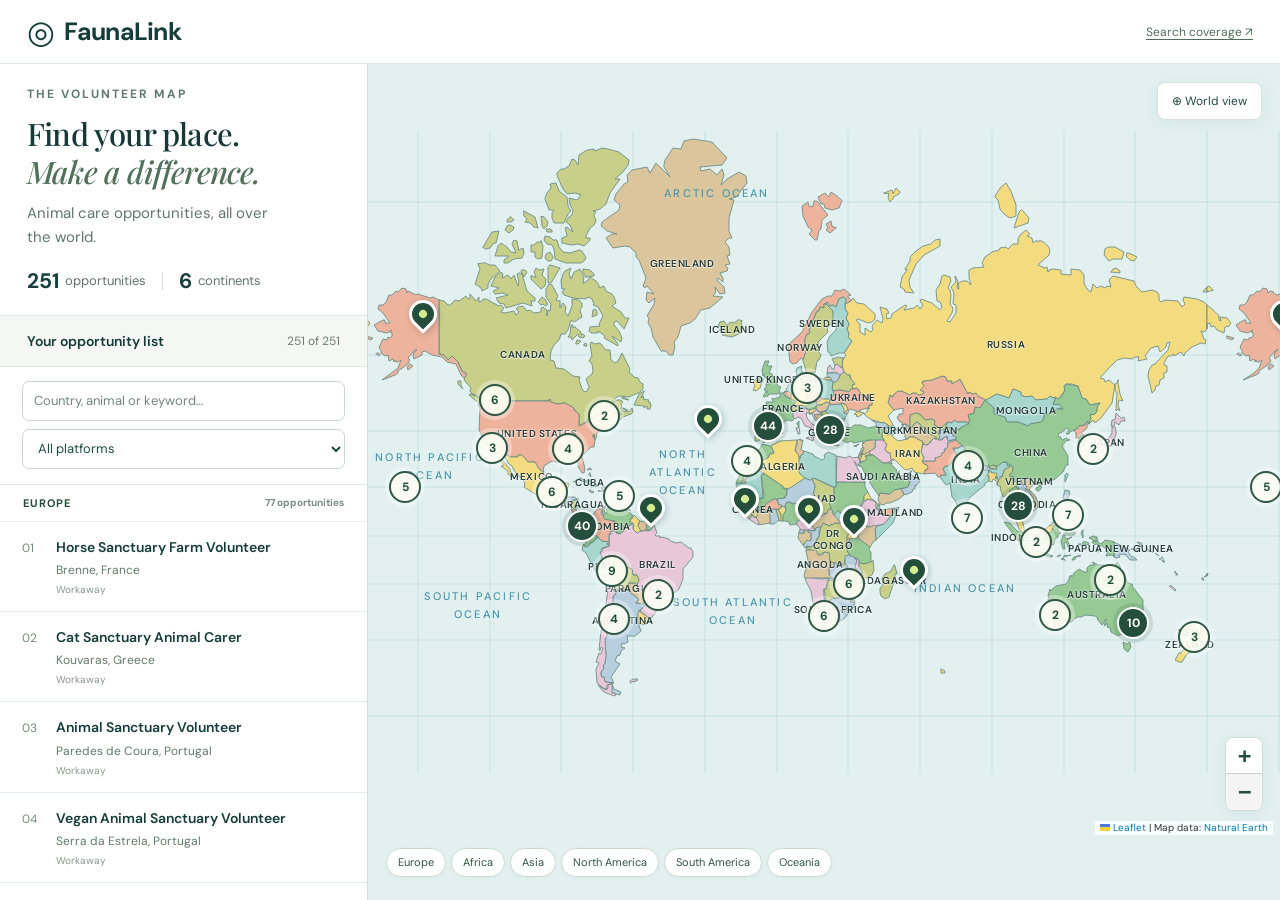
==== index.html @ 9297c248 "Refresh FaunaLink with researched opportunities and coverage records" ====
<!doctype html>
<html lang="en"><head><meta charset="utf-8"><meta name="viewport" content="width=device-width, initial-scale=1"><meta name="description" content="Explore animal sanctuary volunteer, work exchange and wildlife internship opportunities around the world."><title>FaunaLink — Animal opportunities worldwide</title><link rel="icon" type="image/svg+xml" href="data:image/svg+xml,%3Csvg xmlns='http://www.w3.org/2000/svg' viewBox='0 0 32 32'%3E%3Crect width='32' height='32' rx='8' fill='%230f413e'/%3E%3Cpath d='M16 5a9 9 0 0 0-9 9c0 7 9 14 9 14s9-7 9-14a9 9 0 0 0-9-9' fill='%23d9f27b'/%3E%3Ccircle cx='16' cy='14' r='3' fill='%230f413e'/%3E%3C/svg%3E"><link rel="stylesheet" href="vendor/leaflet.css"><link rel="stylesheet" href="styles.css?v=20261013-2"></head>
<body><header><a class="brand" href="./" aria-label="FaunaLink home"><span class="brand-symbol" aria-hidden="true">◎</span> FaunaLink</a><a class="coverage-link" href="research-coverage.html">Search coverage ↗</a></header>
<main><aside aria-label="Volunteer opportunities"><div class="intro"><div class="eyebrow">THE VOLUNTEER MAP</div><h1>Find your place.<br><em>Make a difference.</em></h1><p>Animal care opportunities, all over the world.</p><div class="stats"><strong id="total">251</strong><span>opportunities</span><span class="divider"></span><strong id="continent-count">6</strong><span>continents</span></div></div><div class="list-heading"><h2>Your opportunity list</h2><span id="list-count">251 listed</span></div><div class="list-filters"><label class="sr-only" for="keyword-search">Search opportunities</label><input id="keyword-search" type="search" placeholder="Country, animal or keyword…" autocomplete="off"><label class="sr-only" for="platform-filter">Filter by platform</label><select id="platform-filter"><option value="">All platforms</option></select><div class="filter-status"><span id="active-place" hidden></span><button id="clear-filters" type="button" hidden>Clear filters</button></div></div><div id="list" class="opportunity-list" aria-label="Opportunity results"></div></aside>
<section class="map-area" aria-label="Interactive world map"><div id="map" aria-label="World map with volunteer opportunity pins"></div><button id="reset" class="reset" type="button" aria-label="Reset map to world view">⊕ <span>World view</span></button><div id="map-error" class="map-error" hidden>The interactive map could not load. You can still select opportunities from the list.</div><nav class="continent-nav" aria-label="Search by continent"></nav><div id="detail" class="detail" role="region" aria-label="Selected opportunity" hidden></div></section></main><script src="data.js?v=20261013-2"></script><script src="world.js"></script><script src="vendor/leaflet.js"></script><script src="vendor/cluster.js"></script><script src="search-links.js"></script><script src="app.js?v=20261013-2"></script></body></html>
---- vendor/leaflet.css ----
/* required styles */

.leaflet-pane,
.leaflet-tile,
.leaflet-marker-icon,
.leaflet-marker-shadow,
.leaflet-tile-container,
.leaflet-pane > svg,
.leaflet-pane > canvas,
.leaflet-zoom-box,
.leaflet-image-layer,
.leaflet-layer {
	position: absolute;
	left: 0;
	top: 0;
	}
.leaflet-container {
	overflow: hidden;
	}
.leaflet-tile,
.leaflet-marker-icon,
.leaflet-marker-shadow {
	-webkit-user-select: none;
	   -moz-user-select: none;
	        user-select: none;
	  -webkit-user-drag: none;
	}
/* Prevents IE11 from highlighting tiles in blue */
.leaflet-tile::selection {
	background: transparent;
}
/* Safari renders non-retina tile on retina better with this, but Chrome is worse */
.leaflet-safari .leaflet-tile {
	image-rendering: -webkit-optimize-contrast;
	}
/* hack that prevents hw layers "stretching" when loading new tiles */
.leaflet-safari .leaflet-tile-container {
	width: 1600px;
	height: 1600px;
	-webkit-transform-origin: 0 0;
	}
.leaflet-marker-icon,
.leaflet-marker-shadow {
	display: block;
	}
/* .leaflet-container svg: reset svg max-width decleration shipped in Joomla! (joomla.org) 3.x */
/* .leaflet-container img: map is broken in FF if you have max-width: 100% on tiles */
.leaflet-container .leaflet-overlay-pane svg {
	max-width: none !important;
	max-height: none !important;
	}
.leaflet-container .leaflet-marker-pane img,
.leaflet-container .leaflet-shadow-pane img,
.leaflet-container .leaflet-tile-pane img,
.leaflet-container img.leaflet-image-layer,
.leaflet-container .leaflet-tile {
	max-width: none !important;
	max-height: none !important;
	width: auto;
	padding: 0;
	}

.leaflet-container img.leaflet-tile {
	/* See: https://bugs.chromium.org/p/chromium/issues/detail?id=600120 */
	mix-blend-mode: plus-lighter;
}

.leaflet-container.leaflet-touch-zoom {
	-ms-touch-action: pan-x pan-y;
	touch-action: pan-x pan-y;
	}
.leaflet-container.leaflet-touch-drag {
	-ms-touch-action: pinch-zoom;
	/* Fallback for FF which doesn't support pinch-zoom */
	touch-action: none;
	touch-action: pinch-zoom;
}
.leaflet-container.leaflet-touch-drag.leaflet-touch-zoom {
	-ms-touch-action: none;
	touch-action: none;
}
.leaflet-container {
	-webkit-tap-highlight-color: transparent;
}
.leaflet-container a {
	-webkit-tap-highlight-color: rgba(51, 181, 229, 0.4);
}
.leaflet-tile {
	filter: inherit;
	visibility: hidden;
	}
.leaflet-tile-loaded {
	visibility: inherit;
	}
.leaflet-zoom-box {
	width: 0;
	height: 0;
	-moz-box-sizing: border-box;
	     box-sizing: border-box;
	z-index: 800;
	}
/* workaround for https://bugzilla.mozilla.org/show_bug.cgi?id=888319 */
.leaflet-overlay-pane svg {
	-moz-user-select: none;
	}

.leaflet-pane         { z-index: 400; }

.leaflet-tile-pane    { z-index: 200; }
.leaflet-overlay-pane { z-index: 400; }
.leaflet-shadow-pane  { z-index: 500; }
.leaflet-marker-pane  { z-index: 600; }
.leaflet-tooltip-pane   { z-index: 650; }
.leaflet-popup-pane   { z-index: 700; }

.leaflet-map-pane canvas { z-index: 100; }
.leaflet-map-pane svg    { z-index: 200; }

.leaflet-vml-shape {
	width: 1px;
	height: 1px;
	}
.lvml {
	behavior: url(#default#VML);
	display: inline-block;
	position: absolute;
	}


/* control positioning */

.leaflet-control {
	position: relative;
	z-index: 800;
	pointer-events: visiblePainted; /* IE 9-10 doesn't have auto */
	pointer-events: auto;
	}
.leaflet-top,
.leaflet-bottom {
	position: absolute;
	z-index: 1000;
	pointer-events: none;
	}
.leaflet-top {
	top: 0;
	}
.leaflet-right {
	right: 0;
	}
.leaflet-bottom {
	bottom: 0;
	}
.leaflet-left {
	left: 0;
	}
.leaflet-control {
	float: left;
	clear: both;
	}
.leaflet-right .leaflet-control {
	float: right;
	}
.leaflet-top .leaflet-control {
	margin-top: 10px;
	}
.leaflet-bottom .leaflet-control {
	margin-bottom: 10px;
	}
.leaflet-left .leaflet-control {
	margin-left: 10px;
	}
.leaflet-right .leaflet-control {
	margin-right: 10px;
	}


/* zoom and fade animations */

.leaflet-fade-anim .leaflet-popup {
	opacity: 0;
	-webkit-transition: opacity 0.2s linear;
	   -moz-transition: opacity 0.2s linear;
	        transition: opacity 0.2s linear;
	}
.leaflet-fade-anim .leaflet-map-pane .leaflet-popup {
	opacity: 1;
	}
.leaflet-zoom-animated {
	-webkit-transform-origin: 0 0;
	    -ms-transform-origin: 0 0;
	        transform-origin: 0 0;
	}
svg.leaflet-zoom-animated {
	will-change: transform;
}

.leaflet-zoom-anim .leaflet-zoom-animated {
	-webkit-transition: -webkit-transform 0.25s cubic-bezier(0,0,0.25,1);
	   -moz-transition:    -moz-transform 0.25s cubic-bezier(0,0,0.25,1);
	        transition:         transform 0.25s cubic-bezier(0,0,0.25,1);
	}
.leaflet-zoom-anim .leaflet-tile,
.leaflet-pan-anim .leaflet-tile {
	-webkit-transition: none;
	   -moz-transition: none;
	        transition: none;
	}

.leaflet-zoom-anim .leaflet-zoom-hide {
	visibility: hidden;
	}


/* cursors */

.leaflet-interactive {
	cursor: pointer;
	}
.leaflet-grab {
	cursor: -webkit-grab;
	cursor:    -moz-grab;
	cursor:         grab;
	}
.leaflet-crosshair,
.leaflet-crosshair .leaflet-interactive {
	cursor: crosshair;
	}
.leaflet-popup-pane,
.leaflet-control {
	cursor: auto;
	}
.leaflet-dragging .leaflet-grab,
.leaflet-dragging .leaflet-grab .leaflet-interactive,
.leaflet-dragging .leaflet-marker-draggable {
	cursor: move;
	cursor: -webkit-grabbing;
	cursor:    -moz-grabbing;
	cursor:         grabbing;
	}

/* marker & overlays interactivity */
.leaflet-marker-icon,
.leaflet-marker-shadow,
.leaflet-image-layer,
.leaflet-pane > svg path,
.leaflet-tile-container {
	pointer-events: none;
	}

.leaflet-marker-icon.leaflet-interactive,
.leaflet-image-layer.leaflet-interactive,
.leaflet-pane > svg path.leaflet-interactive,
svg.leaflet-image-layer.leaflet-interactive path {
	pointer-events: visiblePainted; /* IE 9-10 doesn't have auto */
	pointer-events: auto;
	}

/* visual tweaks */

.leaflet-container {
	background: #ddd;
	outline-offset: 1px;
	}
.leaflet-container a {
	color: #0078A8;
	}
.leaflet-zoom-box {
	border: 2px dotted #38f;
	background: rgba(255,255,255,0.5);
	}


/* general typography */
.leaflet-container {
	font-family: "Helvetica Neue", Arial, Helvetica, sans-serif;
	font-size: 12px;
	font-size: 0.75rem;
	line-height: 1.5;
	}


/* general toolbar styles */

.leaflet-bar {
	box-shadow: 0 1px 5px rgba(0,0,0,0.65);
	border-radius: 4px;
	}
.leaflet-bar a {
	background-color: #fff;
	border-bottom: 1px solid #ccc;
	width: 26px;
	height: 26px;
	line-height: 26px;
	display: block;
	text-align: center;
	text-decoration: none;
	color: black;
	}
.leaflet-bar a,
.leaflet-control-layers-toggle {
	background-position: 50% 50%;
	background-repeat: no-repeat;
	display: block;
	}
.leaflet-bar a:hover,
.leaflet-bar a:focus {
	background-color: #f4f4f4;
	}
.leaflet-bar a:first-child {
	border-top-left-radius: 4px;
	border-top-right-radius: 4px;
	}
.leaflet-bar a:last-child {
	border-bottom-left-radius: 4px;
	border-bottom-right-radius: 4px;
	border-bottom: none;
	}
.leaflet-bar a.leaflet-disabled {
	cursor: default;
	background-color: #f4f4f4;
	color: #bbb;
	}

.leaflet-touch .leaflet-bar a {
	width: 30px;
	height: 30px;
	line-height: 30px;
	}
.leaflet-touch .leaflet-bar a:first-child {
	border-top-left-radius: 2px;
	border-top-right-radius: 2px;
	}
.leaflet-touch .leaflet-bar a:last-child {
	border-bottom-left-radius: 2px;
	border-bottom-right-radius: 2px;
	}

/* zoom control */

.leaflet-control-zoom-in,
.leaflet-control-zoom-out {
	font: bold 18px 'Lucida Console', Monaco, monospace;
	text-indent: 1px;
	}

.leaflet-touch .leaflet-control-zoom-in, .leaflet-touch .leaflet-control-zoom-out  {
	font-size: 22px;
	}


/* layers control */

.leaflet-control-layers {
	box-shadow: 0 1px 5px rgba(0,0,0,0.4);
	background: #fff;
	border-radius: 5px;
	}
.leaflet-control-layers-toggle {
	background-image: url(images/layers.png);
	width: 36px;
	height: 36px;
	}
.leaflet-retina .leaflet-control-layers-toggle {
	background-image: url(images/layers-2x.png);
	background-size: 26px 26px;
	}
.leaflet-touch .leaflet-control-layers-toggle {
	width: 44px;
	height: 44px;
	}
.leaflet-control-layers .leaflet-control-layers-list,
.leaflet-control-layers-expanded .leaflet-control-layers-toggle {
	display: none;
	}
.leaflet-control-layers-expanded .leaflet-control-layers-list {
	display: block;
	position: relative;
	}
.leaflet-control-layers-expanded {
	padding: 6px 10px 6px 6px;
	color: #333;
	background: #fff;
	}
.leaflet-control-layers-scrollbar {
	overflow-y: scroll;
	overflow-x: hidden;
	padding-right: 5px;
	}
.leaflet-control-layers-selector {
	margin-top: 2px;
	position: relative;
	top: 1px;
	}
.leaflet-control-layers label {
	display: block;
	font-size: 13px;
	font-size: 1.08333em;
	}
.leaflet-control-layers-separator {
	height: 0;
	border-top: 1px solid #ddd;
	margin: 5px -10px 5px -6px;
	}

/* Default icon URLs */
.leaflet-default-icon-path { /* used only in path-guessing heuristic, see L.Icon.Default */
	background-image: url(images/marker-icon.png);
	}


/* attribution and scale controls */

.leaflet-container .leaflet-control-attribution {
	background: #fff;
	background: rgba(255, 255, 255, 0.8);
	margin: 0;
	}
.leaflet-control-attribution,
.leaflet-control-scale-line {
	padding: 0 5px;
	color: #333;
	line-height: 1.4;
	}
.leaflet-control-attribution a {
	text-decoration: none;
	}
.leaflet-control-attribution a:hover,
.leaflet-control-attribution a:focus {
	text-decoration: underline;
	}
.leaflet-attribution-flag {
	display: inline !important;
	vertical-align: baseline !important;
	width: 1em;
	height: 0.6669em;
	}
.leaflet-left .leaflet-control-scale {
	margin-left: 5px;
	}
.leaflet-bottom .leaflet-control-scale {
	margin-bottom: 5px;
	}
.leaflet-control-scale-line {
	border: 2px solid #777;
	border-top: none;
	line-height: 1.1;
	padding: 2px 5px 1px;
	white-space: nowrap;
	-moz-box-sizing: border-box;
	     box-sizing: border-box;
	background: rgba(255, 255, 255, 0.8);
	text-shadow: 1px 1px #fff;
	}
.leaflet-control-scale-line:not(:first-child) {
	border-top: 2px solid #777;
	border-bottom: none;
	margin-top: -2px;
	}
.leaflet-control-scale-line:not(:first-child):not(:last-child) {
	border-bottom: 2px solid #777;
	}

.leaflet-touch .leaflet-control-attribution,
.leaflet-touch .leaflet-control-layers,
.leaflet-touch .leaflet-bar {
	box-shadow: none;
	}
.leaflet-touch .leaflet-control-layers,
.leaflet-touch .leaflet-bar {
	border: 2px solid rgba(0,0,0,0.2);
	background-clip: padding-box;
	}


/* popup */

.leaflet-popup {
	position: absolute;
	text-align: center;
	margin-bottom: 20px;
	}
.leaflet-popup-content-wrapper {
	padding: 1px;
	text-align: left;
	border-radius: 12px;
	}
.leaflet-popup-content {
	margin: 13px 24px 13px 20px;
	line-height: 1.3;
	font-size: 13px;
	font-size: 1.08333em;
	min-height: 1px;
	}
.leaflet-popup-content p {
	margin: 17px 0;
	margin: 1.3em 0;
	}
.leaflet-popup-tip-container {
	width: 40px;
	height: 20px;
	position: absolute;
	left: 50%;
	margin-top: -1px;
	margin-left: -20px;
	overflow: hidden;
	pointer-events: none;
	}
.leaflet-popup-tip {
	width: 17px;
	height: 17px;
	padding: 1px;

	margin: -10px auto 0;
	pointer-events: auto;

	-webkit-transform: rotate(45deg);
	   -moz-transform: rotate(45deg);
	    -ms-transform: rotate(45deg);
	        transform: rotate(45deg);
	}
.leaflet-popup-content-wrapper,
.leaflet-popup-tip {
	background: white;
	color: #333;
	box-shadow: 0 3px 14px rgba(0,0,0,0.4);
	}
.leaflet-container a.leaflet-popup-close-button {
	position: absolute;
	top: 0;
	right: 0;
	border: none;
	text-align: center;
	width: 24px;
	height: 24px;
	font: 16px/24px Tahoma, Verdana, sans-serif;
	color: #757575;
	text-decoration: none;
	background: transparent;
	}
.leaflet-container a.leaflet-popup-close-button:hover,
.leaflet-container a.leaflet-popup-close-button:focus {
	color: #585858;
	}
.leaflet-popup-scrolled {
	overflow: auto;
	}

.leaflet-oldie .leaflet-popup-content-wrapper {
	-ms-zoom: 1;
	}
.leaflet-oldie .leaflet-popup-tip {
	width: 24px;
	margin: 0 auto;

	-ms-filter: "progid:DXImageTransform.Microsoft.Matrix(M11=0.70710678, M12=0.70710678, M21=-0.70710678, M22=0.70710678)";
	filter: progid:DXImageTransform.Microsoft.Matrix(M11=0.70710678, M12=0.70710678, M21=-0.70710678, M22=0.70710678);
	}

.leaflet-oldie .leaflet-control-zoom,
.leaflet-oldie .leaflet-control-layers,
.leaflet-oldie .leaflet-popup-content-wrapper,
.leaflet-oldie .leaflet-popup-tip {
	border: 1px solid #999;
	}


/* div icon */

.leaflet-div-icon {
	background: #fff;
	border: 1px solid #666;
	}


/* Tooltip */
/* Base styles for the element that has a tooltip */
.leaflet-tooltip {
	position: absolute;
	padding: 6px;
	background-color: #fff;
	border: 1px solid #fff;
	border-radius: 3px;
	color: #222;
	white-space: nowrap;
	-webkit-user-select: none;
	-moz-user-select: none;
	-ms-user-select: none;
	user-select: none;
	pointer-events: none;
	box-shadow: 0 1px 3px rgba(0,0,0,0.4);
	}
.leaflet-tooltip.leaflet-interactive {
	cursor: pointer;
	pointer-events: auto;
	}
.leaflet-tooltip-top:before,
.leaflet-tooltip-bottom:before,
.leaflet-tooltip-left:before,
.leaflet-tooltip-right:before {
	position: absolute;
	pointer-events: none;
	border: 6px solid transparent;
	background: transparent;
	content: "";
	}

/* Directions */

.leaflet-tooltip-bottom {
	margin-top: 6px;
}
.leaflet-tooltip-top {
	margin-top: -6px;
}
.leaflet-tooltip-bottom:before,
.leaflet-tooltip-top:before {
	left: 50%;
	margin-left: -6px;
	}
.leaflet-tooltip-top:before {
	bottom: 0;
	margin-bottom: -12px;
	border-top-color: #fff;
	}
.leaflet-tooltip-bottom:before {
	top: 0;
	margin-top: -12px;
	margin-left: -6px;
	border-bottom-color: #fff;
	}
.leaflet-tooltip-left {
	margin-left: -6px;
}
.leaflet-tooltip-right {
	margin-left: 6px;
}
.leaflet-tooltip-left:before,
.leaflet-tooltip-right:before {
	top: 50%;
	margin-top: -6px;
	}
.leaflet-tooltip-left:before {
	right: 0;
	margin-right: -12px;
	border-left-color: #fff;
	}
.leaflet-tooltip-right:before {
	left: 0;
	margin-left: -12px;
	border-right-color: #fff;
	}

/* Printing */

@media print {
	/* Prevent printers from removing background-images of controls. */
	.leaflet-control {
		-webkit-print-color-adjust: exact;
		print-color-adjust: exact;
		}
	}
---- styles.css ----
@import url('https://fonts.googleapis.com/css2?family=DM+Sans:wght@400;500;600;700&family=Playfair+Display:ital,wght@0,500;0,600;1,500&display=swap');
:root{font-family:'DM Sans',sans-serif;color:#173a38;background:#fff;font-synthesis:none}*{box-sizing:border-box}body{margin:0}button,a{-webkit-tap-highlight-color:transparent}button{font:inherit;cursor:pointer}button:focus-visible,a:focus-visible{outline:3px solid #b8791d;outline-offset:3px}header{height:80px;display:flex;align-items:center;padding:0 32px;border-bottom:1px solid #dfe6e4;gap:30px}.brand{display:flex;align-items:center;text-decoration:none;color:#163d3a;font-size:23px;font-weight:700;letter-spacing:-1px}.brand-symbol{font-size:37px;margin-right:10px}.brand-light{font-weight:400;margin-left:4px}.header-note{font-size:12px;letter-spacing:1.5px;margin-left:auto;color:#667c79}.edition{padding:9px 14px;border:1px solid #d6e1dc;border-radius:30px;font-size:13px}main{display:grid;grid-template-columns:368px 1fr;height:calc(100dvh - 80px);min-height:520px}aside{display:flex;flex-direction:column;min-height:0;background:#fff;z-index:3;border-right:1px solid #d3ded9}.intro{padding:28px 27px 22px}.eyebrow{font-size:12px;font-weight:700;letter-spacing:2px;color:#617a71}h1{font-family:'Playfair Display',Georgia,serif;font-weight:500;font-size:34px;line-height:1.23;letter-spacing:-.8px;margin:15px 0}h1 em{font-weight:500;color:#52715a}.intro p{font-size:15px;line-height:1.55;color:#62756e;margin:0;max-width:260px}.stats{display:flex;align-items:center;gap:6px;margin-top:24px;font-size:13px;color:#64736e}.stats strong{font-size:21px;color:#183f3b}.divider{height:18px;width:1px;background:#d7e0db;margin:0 10px}.list-heading{padding:16px 27px;background:#f4f7f4;display:flex;align-items:center;justify-content:space-between;border-block:1px solid #e2e8e3}.list-heading h2{font-size:14px;margin:0;font-weight:600}.list-heading span{font-size:12px;color:#6c7d75}.opportunity-list{overflow:auto;flex:1;scrollbar-width:thin;scrollbar-color:#cbd7cf transparent}.region-title{position:sticky;top:0;background:#fff;padding:13px 27px;font-size:12px;font-weight:700;letter-spacing:1.4px;display:flex;justify-content:space-between;z-index:1;border-bottom:1px solid #edf0ed}.region-title span{letter-spacing:0;color:#7a8982}.list-item{width:100%;border:0;border-bottom:1px solid #e5ebe7;background:#fff;text-align:left;padding:18px 24px;display:flex;gap:13px;color:#163d39;transition:background .15s}.list-item:hover{background:#f3f8ef}.list-item.active{background:#edf4df;box-shadow:inset 3px 0 #52714a}.number{font-size:12px;color:#75887c;padding-top:3px;min-width:21px}.item-title{font-size:15px;line-height:1.45;font-weight:600;display:block}.item-location{display:block;font-size:13px;color:#62796c;margin-top:5px}.list-footer{padding:13px 27px;font-size:12px;line-height:1.5;color:#697b70;border-top:1px solid #dfe7e1}.map-area{position:relative;overflow:hidden;background:#dce9e7}#map{height:100%;width:100%;background:#dce9e7;z-index:0}.map-heading{position:absolute;top:24px;left:24px;display:flex;align-items:center;gap:12px;background:#ffffffed;box-shadow:0 3px 20px #153d3510;border:1px solid #fff;padding:13px 18px;border-radius:10px;pointer-events:none}.map-heading-icon{font-size:32px}.map-heading strong,.map-heading span:not(.map-heading-icon){display:block}.map-heading strong{font-size:15px}.map-heading span:not(.map-heading-icon){font-size:12px;color:#6c7b76;margin-top:3px}.reset{position:absolute;right:24px;top:24px;border:1px solid #d9e1db;background:#fff;color:#254a41;padding:12px 15px;border-radius:8px;box-shadow:0 3px 18px #183e3310}.map-note{position:absolute;bottom:29px;left:24px;background:#ffffffee;max-width:calc(100% - 95px);border:1px solid #e5eae5;font-size:12px;padding:10px 13px;border-radius:6px;display:flex;gap:8px;align-items:center;color:#51685d}.mini-pin{width:8px;height:8px;background:#376246;border-radius:50%;flex-shrink:0}.pin{border:0!important;background:none!important}.pin-dot{display:block;width:28px;height:28px;background:#244e3c;border:3px solid #fff;border-radius:50% 50% 50% 0;transform:rotate(-45deg);box-shadow:0 2px 6px #122f3a40}.pin-dot:after{content:'';position:absolute;left:7px;top:7px;width:8px;height:8px;background:#d7ec91;border-radius:50%}.pin.selected .pin-dot{background:#8a542a;scale:1.2}.cluster{display:flex!important;align-items:center;justify-content:center;background:#ddebcbdd;border:1px solid #416a4380;border-radius:50%;box-shadow:0 0 0 7px #d1e3bf50;color:#1d4e37;font-family:'DM Sans',sans-serif;font-weight:700;font-size:14px}.cluster.large{background:#2d5b45;color:#fff;border:3px solid #fff;box-shadow:0 0 0 7px #7199703d}.leaflet-control-zoom{border:1px solid #d1ddd4!important;border-radius:8px!important;overflow:hidden;box-shadow:0 3px 15px #173b3210!important}.leaflet-control-zoom a{color:#244c3e!important;width:36px!important;height:36px!important;line-height:36px!important}.leaflet-bottom.leaflet-right{bottom:55px;right:15px}.leaflet-control-attribution{font-size:10px!important}.leaflet-container{font-family:'DM Sans',sans-serif}.detail{position:absolute;bottom:78px;left:24px;width:350px;max-width:calc(100% - 48px);background:#fff;border-radius:14px;box-shadow:0 12px 45px #183d3533;border:1px solid #e2e8dd;z-index:5;overflow:hidden;animation:appear .2s ease}.detail[hidden]{display:none}.detail-top{height:7px;background:#aec675}.detail-body{padding:25px}.detail .close{position:absolute;right:12px;top:15px;border:0;background:#f2f5ef;border-radius:50%;width:32px;height:32px;font-size:22px;color:#45603f}.detail .eyebrow{padding-right:24px;line-height:1.7;font-size:11px}.detail h2{font-family:'Playfair Display',Georgia,serif;font-size:26px;line-height:1.25;margin:13px 0 21px;font-weight:500}.detail dl{margin:0}.detail dl>div{display:grid;grid-template-columns:88px 1fr;padding:11px 0;border-top:1px solid #e9eee6;font-size:14px;line-height:1.5}.detail dt{color:#71806c}.detail dd{margin:0;font-weight:500}.detail dd small{display:block;font-size:12px;color:#74826e;font-weight:400}.detail-note{font-size:12px;color:#76806e;line-height:1.5;margin:13px 0 20px}.source-link{display:block;text-align:center;color:white;text-decoration:none;background:#254e3e;border-radius:7px;padding:13px 14px;font-size:14px;font-weight:600}.source-link:hover{background:#18382b}.map-error{position:absolute;top:102px;left:24px;right:24px;background:#fff2d5;border:1px solid #decc9b;border-radius:8px;padding:12px;font-size:14px}.map-error[hidden]{display:none}@keyframes appear{from{opacity:0;transform:translateY(10px)}to{opacity:1;transform:translateY(0)}}@media(min-width:1500px){main{grid-template-columns:400px 1fr}.intro{padding:35px}h1{font-size:39px}}@media(max-width:1000px){.header-note{display:none}.edition{margin-left:auto}main{grid-template-columns:315px 1fr}.map-heading{max-width:calc(100% - 145px)}.map-heading span:not(.map-heading-icon){display:none}.map-heading-icon{display:none}.intro{padding:23px}h1{font-size:31px}}@media(max-width:700px){header{height:65px;padding:0 17px}.brand{font-size:20px}.brand-symbol{font-size:30px}.edition{font-size:11px;padding:7px 9px}main{height:auto;min-height:0;display:flex;flex-direction:column}.map-area{order:-1;height:61dvh;min-height:400px}aside{height:50dvh;min-height:370px;border:0}.intro{padding:20px 22px}.eyebrow{font-size:11px}h1{font-size:27px;margin:8px 0}h1 br{display:none}h1 em{margin-left:5px}.intro p{display:none}.stats{margin-top:10px}.list-heading{padding:11px 22px}.list-footer{font-size:11px;padding:10px 22px}.map-heading{top:16px;left:16px;padding:11px}.reset{top:16px;right:16px;padding:10px}.map-note{bottom:23px;left:12px;font-size:10px;max-width:calc(100% - 62px);padding:8px}.detail{bottom:62px;left:12px;max-width:calc(100% - 70px);width:340px;max-height:calc(100% - 76px);overflow:auto}.detail-body{padding:19px}.detail h2{font-size:23px;margin:10px 0 15px}.detail dl>div{padding:8px 0}.detail-note{margin:10px 0 13px}.leaflet-bottom.leaflet-right{right:3px;bottom:42px}}@media(prefers-reduced-motion:reduce){*,*:before,*:after{animation:none!important;transition:none!important;scroll-behavior:auto!important}}
.country-label{text-align:center;color:#89968b;font-size:11px;letter-spacing:1px;text-transform:uppercase;line-height:1.1;text-shadow:0 1px 2px #fff;pointer-events:none;white-space:normal}

/* Keep longer, source-checked cards usable on short screens. */
.detail{max-height:calc(100% - 96px);overflow-y:auto;overscroll-behavior:contain}
.listing-summary{font-size:13px;line-height:1.6;color:#526b5c;margin:0 0 16px}
.listing-badge{display:inline-block;margin-top:8px;padding:3px 7px;border-radius:4px;font-size:10px;font-weight:600;background:#edf4df;color:#3f633a}
.listing-badge.needs-review{background:#fff0d9;color:#85591e}
.alternate-source{display:block;margin-top:12px;font-size:12px;line-height:1.5;color:#365c47;text-align:center}
@media(max-width:700px){.detail{max-height:calc(100% - 76px)}}

/* Political-atlas basemap: country colours, inked borders and readable labels. */
.map-area,#map{background:#e2f1f0}
.country-label{color:#263d3b;font-family:'DM Sans',sans-serif;font-weight:600;letter-spacing:.55px;line-height:1.25;text-transform:uppercase;text-shadow:0 0 3px #ffffffe6,0 1px 1px #ffffffb3;pointer-events:none;display:flex;align-items:center;justify-content:center}
.ocean-label{color:#4c94a9;font-size:11px;font-weight:500;line-height:1.65;text-align:center;text-transform:uppercase;letter-spacing:2.2px;pointer-events:none}
.country-tooltip{font-size:12px;color:#213e37;border:1px solid #bccfc4;background:#fffffff2;box-shadow:0 2px 8px #24473815}
.cluster{background:#fcfdf3ed;border:2px solid #315846;box-shadow:0 0 0 4px #ffffff55}
.cluster.large{background:#254e3e;border:3px solid #fff;box-shadow:0 0 0 4px #254e3e22}

.cluster{font-size:12px}.cluster.large{border-width:2px}

/* A quieter header, searchable results and destination shortcuts. */
header{height:64px;padding:0 27px}
main{height:calc(100dvh - 64px)}
.brand{font-size:25px;letter-spacing:-.7px}.brand-symbol{font-size:32px}
.intro{padding:22px 27px 20px}h1{font-size:31px;margin:12px 0}.stats{margin-top:18px}
.sr-only{position:absolute;width:1px;height:1px;padding:0;margin:-1px;overflow:hidden;clip:rect(0,0,0,0);white-space:nowrap;border:0}
.list-filters{padding:14px 22px 10px;border-bottom:1px solid #e2e8e3;background:#fff}
.list-filters input,.list-filters select{width:100%;font:inherit;font-size:13px;color:#214b40;border:1px solid #cad9d0;border-radius:7px;background:#fff;min-height:40px;padding:9px 11px}
.list-filters input{margin-bottom:8px}.list-filters input::placeholder{color:#75857d}
.list-filters input:focus,.list-filters select:focus{outline:2px solid #769672;outline-offset:1px}
.filter-status{display:flex;align-items:center;justify-content:space-between;gap:6px;margin-top:5px;min-height:0;font-size:11px}
#active-place{color:#375e47;background:#eef4e8;padding:5px 7px;border-radius:4px}
#clear-filters{border:0;background:none;color:#5c705f;font-size:11px;text-decoration:underline;padding:5px 0}
#clear-filters[hidden],#active-place[hidden]{display:none}
.region-title{align-items:center;padding:11px 23px;font-size:11px;gap:8px}
.region-title button{border:0;background:none;padding:0;text-align:left;text-transform:uppercase;letter-spacing:1px;color:#294a3b;font-size:11px;font-weight:700}
.region-title button:hover{text-decoration:underline}.region-title span{font-size:10px;white-space:nowrap}
.list-item{padding:15px 22px}.item-title{font-size:14px}.item-location{font-size:12px}.item-platform{display:block;font-size:10px;color:#89968b;margin-top:5px}.posted-date{display:block;font-size:10px;color:#697a66;margin-top:5px}
.empty-results{font-size:14px;line-height:1.6;color:#6e7e71;padding:15px 24px}
.country-shape{cursor:pointer}.country-shape:focus{outline:none!important}.country-shape:hover{stroke:#375e4b;stroke-width:1.4}
.continent-nav{position:absolute;bottom:23px;left:18px;right:65px;display:flex;gap:5px;flex-wrap:wrap;pointer-events:none}
.continent-nav button{pointer-events:auto;background:#fffffff0;border:1px solid #cbd9cc;border-radius:20px;color:#315445;padding:7px 11px;font-size:11px;line-height:1.2;box-shadow:0 1px 4px #153d3508}
.continent-nav button:hover,.continent-nav button[aria-pressed=true]{background:#315845;color:#fff;border-color:#315845}
.reset{top:18px;right:18px;padding:10px 14px;font-size:12px}
.detail{bottom:85px;left:18px;max-height:calc(100% - 110px);width:340px;max-width:calc(100% - 83px)}
.detail-body{padding:22px}.detail h2{font-size:25px;margin:10px 0 17px}.detail dl>div{grid-template-columns:78px 1fr;font-size:13px;padding:9px 0}
.detail .source-link{margin-top:18px;font-size:13px;padding:12px}
.place-caption{font-size:13px;color:#6c7e70;margin:0 0 15px}
.platform-shortcuts{display:grid;gap:8px}
.platform-shortcut{display:block;text-decoration:none;padding:11px 13px;border:1px solid #d6e2d1;border-radius:7px;color:#244b39;background:#f7faf4}
.platform-shortcut>span{display:flex;justify-content:space-between;font-size:13px;font-weight:600}.platform-shortcut small{display:block;color:#7a8872;font-size:11px;margin-top:3px}.platform-shortcut:hover{border-color:#8ca885;background:#edf4e6}
.local-results{width:100%;font-size:12px;margin-top:16px;padding:10px 12px;border:0;background:#2d5340;color:white;border-radius:7px}
.leaflet-bottom.leaflet-right{right:7px;bottom:65px}
@media(min-width:1500px){.intro{padding:28px 32px}h1{font-size:34px}}
@media(max-width:1000px){.intro{padding:20px 22px}h1{font-size:29px}.continent-nav button{font-size:10px;padding:7px 9px}}
@media(max-width:700px){header{height:56px;padding:0 17px}.brand{font-size:23px}.brand-symbol{font-size:29px}main{height:auto}.map-area{height:62dvh;min-height:430px}aside{height:65dvh;min-height:440px}.intro{padding:18px 22px}h1{font-size:25px;margin:8px 0}.stats{margin-top:10px}.list-filters{padding:10px 18px 8px}.list-filters input,.list-filters select{font-size:14px;min-height:40px}.continent-nav{bottom:22px;left:10px;right:52px;gap:4px}.continent-nav button{font-size:10px;padding:7px 9px}.detail{left:10px;bottom:92px;max-width:calc(100% - 66px);max-height:calc(100% - 106px)}.detail-body{padding:17px}.detail h2{font-size:22px}.platform-shortcut{padding:9px 11px}.platform-shortcuts{gap:6px}.leaflet-bottom.leaflet-right{right:0;bottom:72px}.reset{top:12px;right:12px}}
.shortcut-alternate{display:block;padding:7px 12px;font-size:11px;color:#476b4a;text-decoration:none;border:1px solid #d6e2d1;border-top:0;border-radius:0 0 7px 7px;background:#fff}.platform-row:has(.shortcut-alternate) .platform-shortcut{border-radius:7px 7px 0 0}.shortcut-alternate:hover{text-decoration:underline}
.detail .close{position:sticky;float:right;top:12px;margin:8px 12px -40px 0;z-index:8}
.coverage-link{margin-left:auto;color:#526d5d;font-size:12px;text-underline-offset:3px}
.detail dd{overflow-wrap:anywhere}
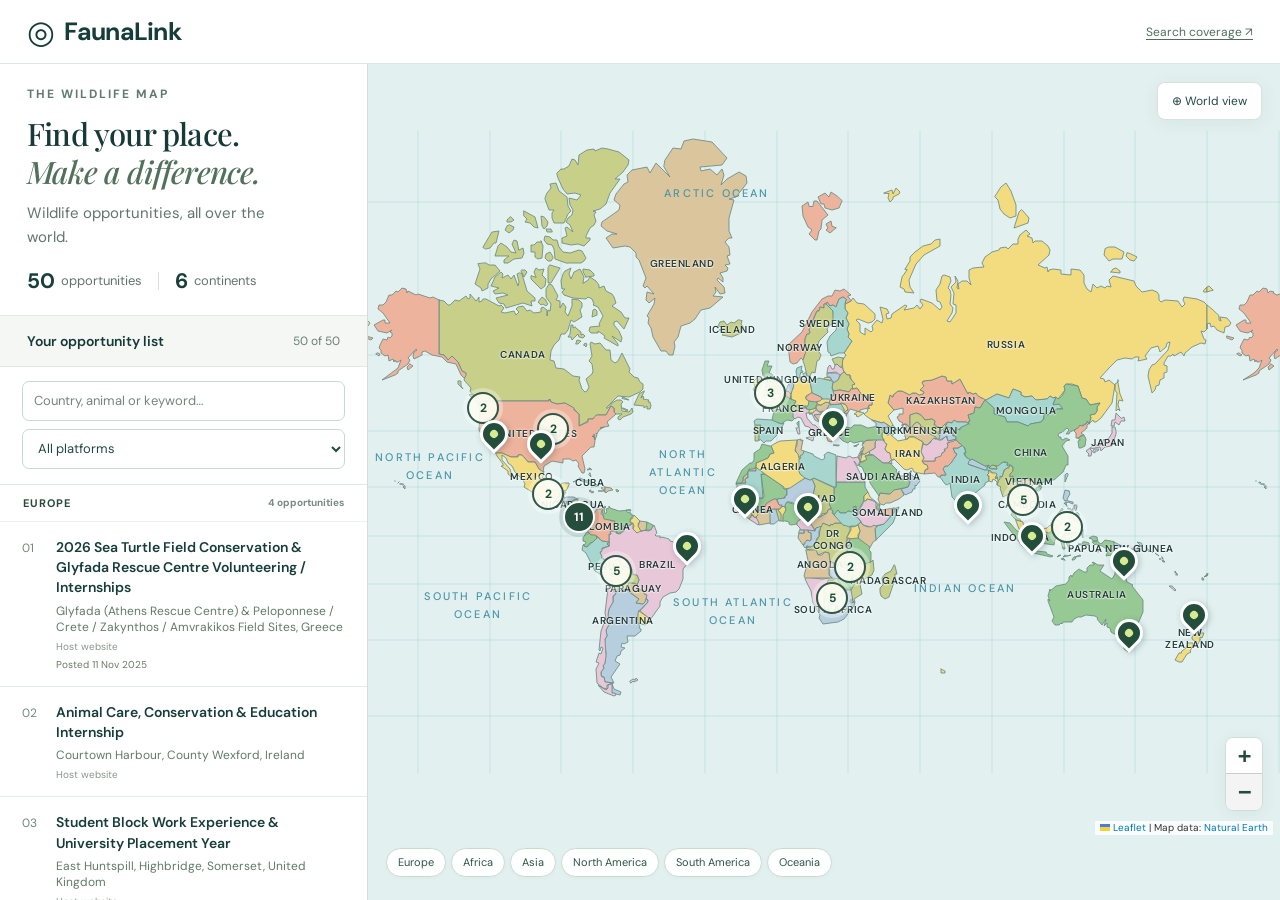
==== commit 1352b15c: "Replace map listings with supplied wildlife-only research" ====
--- a/index.html
+++ b/index.html
@@ -1,6 +1,6 @@
 <!doctype html>
-<html lang="en"><head><meta charset="utf-8"><meta name="viewport" content="width=device-width, initial-scale=1"><meta name="description" content="Explore animal sanctuary volunteer, work exchange and wildlife internship opportunities around the world."><title>FaunaLink — Animal opportunities worldwide</title><link rel="icon" type="image/svg+xml" href="data:image/svg+xml,%3Csvg xmlns='http://www.w3.org/2000/svg' viewBox='0 0 32 32'%3E%3Crect width='32' height='32' rx='8' fill='%230f413e'/%3E%3Cpath d='M16 5a9 9 0 0 0-9 9c0 7 9 14 9 14s9-7 9-14a9 9 0 0 0-9-9' fill='%23d9f27b'/%3E%3Ccircle cx='16' cy='14' r='3' fill='%230f413e'/%3E%3C/svg%3E"><link rel="stylesheet" href="vendor/leaflet.css"><link rel="stylesheet" href="styles.css?v=20261013-2"></head>
+<html lang="en"><head><meta charset="utf-8"><meta name="viewport" content="width=device-width, initial-scale=1"><meta name="description" content="Explore wildlife rescue, rehabilitation, conservation, volunteer and internship opportunities around the world."><title>FaunaLink — Wildlife opportunities worldwide</title><link rel="icon" type="image/svg+xml" href="data:image/svg+xml,%3Csvg xmlns='http://www.w3.org/2000/svg' viewBox='0 0 32 32'%3E%3Crect width='32' height='32' rx='8' fill='%230f413e'/%3E%3Cpath d='M16 5a9 9 0 0 0-9 9c0 7 9 14 9 14s9-7 9-14a9 9 0 0 0-9-9' fill='%23d9f27b'/%3E%3Ccircle cx='16' cy='14' r='3' fill='%230f413e'/%3E%3C/svg%3E"><link rel="stylesheet" href="vendor/leaflet.css"><link rel="stylesheet" href="styles.css?v=20261014-wildlife1"></head>
 <body><header><a class="brand" href="./" aria-label="FaunaLink home"><span class="brand-symbol" aria-hidden="true">◎</span> FaunaLink</a><a class="coverage-link" href="research-coverage.html">Search coverage ↗</a></header>
-<main><aside aria-label="Volunteer opportunities"><div class="intro"><div class="eyebrow">THE VOLUNTEER MAP</div><h1>Find your place.<br><em>Make a difference.</em></h1><p>Animal care opportunities, all over the world.</p><div class="stats"><strong id="total">251</strong><span>opportunities</span><span class="divider"></span><strong id="continent-count">6</strong><span>continents</span></div></div><div class="list-heading"><h2>Your opportunity list</h2><span id="list-count">251 listed</span></div><div class="list-filters"><label class="sr-only" for="keyword-search">Search opportunities</label><input id="keyword-search" type="search" placeholder="Country, animal or keyword…" autocomplete="off"><label class="sr-only" for="platform-filter">Filter by platform</label><select id="platform-filter"><option value="">All platforms</option></select><div class="filter-status"><span id="active-place" hidden></span><button id="clear-filters" type="button" hidden>Clear filters</button></div></div><div id="list" class="opportunity-list" aria-label="Opportunity results"></div></aside>
-<section class="map-area" aria-label="Interactive world map"><div id="map" aria-label="World map with volunteer opportunity pins"></div><button id="reset" class="reset" type="button" aria-label="Reset map to world view">⊕ <span>World view</span></button><div id="map-error" class="map-error" hidden>The interactive map could not load. You can still select opportunities from the list.</div><nav class="continent-nav" aria-label="Search by continent"></nav><div id="detail" class="detail" role="region" aria-label="Selected opportunity" hidden></div></section></main><script src="data.js?v=20261013-2"></script><script src="world.js"></script><script src="vendor/leaflet.js"></script><script src="vendor/cluster.js"></script><script src="search-links.js"></script><script src="app.js?v=20261013-2"></script></body></html>
+<main><aside aria-label="Wildlife opportunities"><div class="intro"><div class="eyebrow">THE WILDLIFE MAP</div><h1>Find your place.<br><em>Make a difference.</em></h1><p>Wildlife opportunities, all over the world.</p><div class="stats"><strong id="total">50</strong><span>opportunities</span><span class="divider"></span><strong id="continent-count">6</strong><span>continents</span></div></div><div class="list-heading"><h2>Your opportunity list</h2><span id="list-count">50 listed</span></div><div class="list-filters"><label class="sr-only" for="keyword-search">Search opportunities</label><input id="keyword-search" type="search" placeholder="Country, animal or keyword…" autocomplete="off"><label class="sr-only" for="platform-filter">Filter by platform</label><select id="platform-filter"><option value="">All platforms</option></select><div class="filter-status"><span id="active-place" hidden></span><button id="clear-filters" type="button" hidden>Clear filters</button></div></div><div id="list" class="opportunity-list" aria-label="Opportunity results"></div></aside>
+<section class="map-area" aria-label="Interactive world map"><div id="map" aria-label="World map with volunteer opportunity pins"></div><button id="reset" class="reset" type="button" aria-label="Reset map to world view">⊕ <span>World view</span></button><div id="map-error" class="map-error" hidden>The interactive map could not load. You can still select opportunities from the list.</div><nav class="continent-nav" aria-label="Search by continent"></nav><div id="detail" class="detail" role="region" aria-label="Selected opportunity" hidden></div></section></main><script src="data.js?v=20261014-wildlife1"></script><script src="world.js"></script><script src="vendor/leaflet.js"></script><script src="vendor/cluster.js"></script><script src="search-links.js"></script><script src="travel-rules-data.js?v=20261014-wildlife1"></script><script src="travel-rules.js?v=20261014-wildlife1"></script><script src="app.js?v=20261014-wildlife1"></script></body></html>
 
--- a/styles.css
+++ b/styles.css
@@ -60,3 +60,13 @@
 .detail .close{position:sticky;float:right;top:12px;margin:8px 12px -40px 0;z-index:8}
 .coverage-link{margin-left:auto;color:#526d5d;font-size:12px;text-underline-offset:3px}
 .detail dd{overflow-wrap:anywhere}
+
+/* Passport entry references stay separate from the placement's work permission. */
+.travel-info{margin-top:21px;border-top:1px solid #dce5dc;padding-top:17px;font-size:12px;line-height:1.55}
+.travel-info h3{font-family:'DM Sans',sans-serif;font-size:13px;margin:0 0 12px;color:#254e3e}.travel-info h3 span{display:block;font-size:11px;font-weight:400;color:#71806c;margin-top:2px}
+.travel-entry{background:#f3f7ee;border:1px solid #e0e8d8;border-radius:7px;padding:12px}
+.travel-entry strong{display:block;font-size:17px;line-height:1.35;margin-top:7px;color:#254e3e}
+.travel-status{display:inline-block;font-size:10px;color:#41663c}.travel-status.reference,.travel-status.unverified{color:#846021}
+.travel-info p{margin:7px 0 0;color:#61735e}.travel-info .travel-route{font-weight:600;color:#365640}
+.placement-info{padding:12px 0}.placement-info h4{font-size:12px;line-height:1.5;margin:0;color:#765c2e}
+.travel-sources{border-top:1px solid #e4eae1;padding-top:10px;font-size:11px}.travel-sources summary{cursor:pointer;color:#456442}.travel-sources a{display:block;color:#365c47;margin-top:9px;overflow-wrap:anywhere}.travel-sources p{font-size:11px}
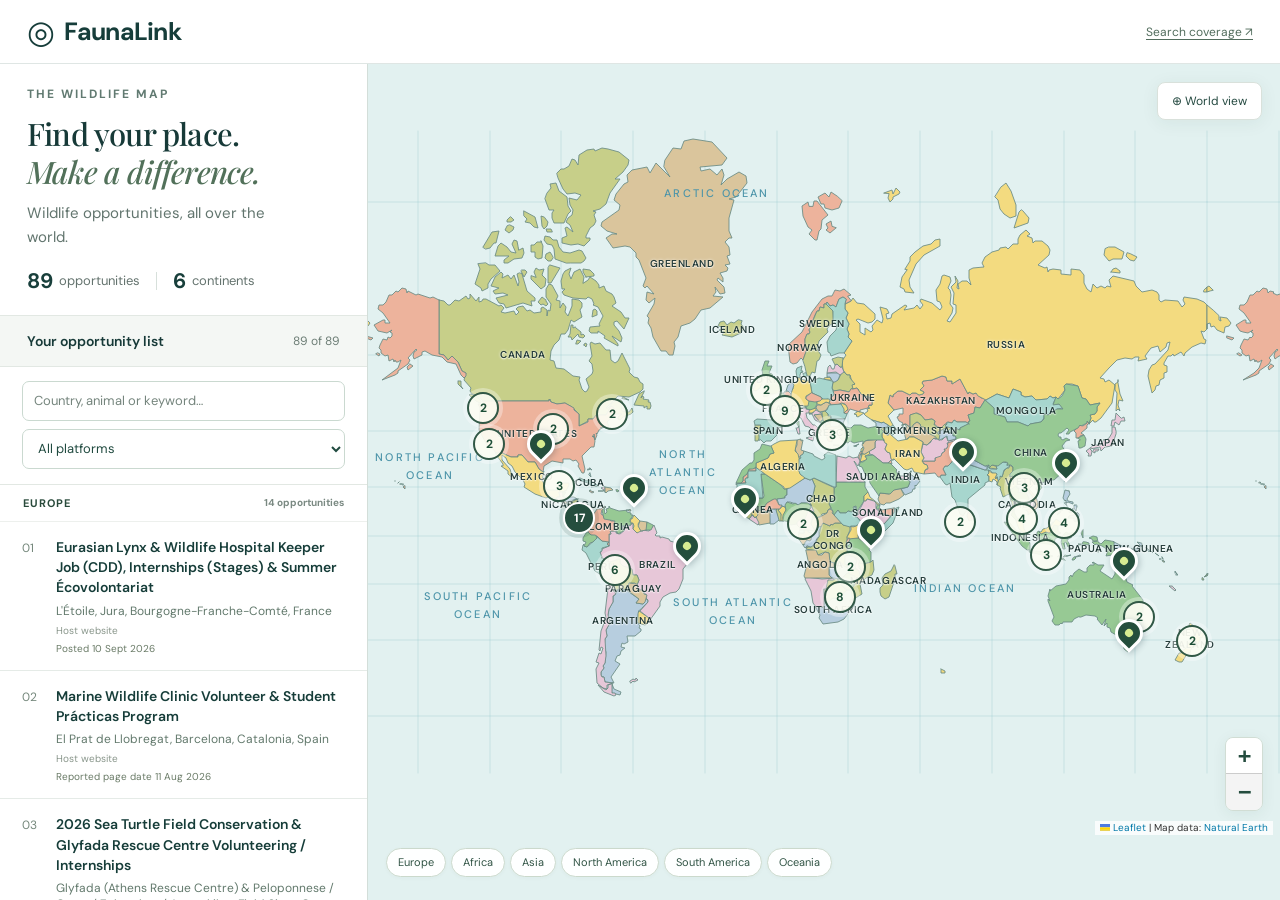
==== commit cd84bd6e: "Add second supplied batch of 39 wildlife opportunities" ====
--- a/index.html
+++ b/index.html
@@ -1,6 +1,6 @@
 <!doctype html>
-<html lang="en"><head><meta charset="utf-8"><meta name="viewport" content="width=device-width, initial-scale=1"><meta name="description" content="Explore wildlife rescue, rehabilitation, conservation, volunteer and internship opportunities around the world."><title>FaunaLink — Wildlife opportunities worldwide</title><link rel="icon" type="image/svg+xml" href="data:image/svg+xml,%3Csvg xmlns='http://www.w3.org/2000/svg' viewBox='0 0 32 32'%3E%3Crect width='32' height='32' rx='8' fill='%230f413e'/%3E%3Cpath d='M16 5a9 9 0 0 0-9 9c0 7 9 14 9 14s9-7 9-14a9 9 0 0 0-9-9' fill='%23d9f27b'/%3E%3Ccircle cx='16' cy='14' r='3' fill='%230f413e'/%3E%3C/svg%3E"><link rel="stylesheet" href="vendor/leaflet.css"><link rel="stylesheet" href="styles.css?v=20261014-wildlife1"></head>
+<html lang="en"><head><meta charset="utf-8"><meta name="viewport" content="width=device-width, initial-scale=1"><meta name="description" content="Explore wildlife rescue, rehabilitation, conservation, volunteer and internship opportunities around the world."><title>FaunaLink — Wildlife opportunities worldwide</title><link rel="icon" type="image/svg+xml" href="data:image/svg+xml,%3Csvg xmlns='http://www.w3.org/2000/svg' viewBox='0 0 32 32'%3E%3Crect width='32' height='32' rx='8' fill='%230f413e'/%3E%3Cpath d='M16 5a9 9 0 0 0-9 9c0 7 9 14 9 14s9-7 9-14a9 9 0 0 0-9-9' fill='%23d9f27b'/%3E%3Ccircle cx='16' cy='14' r='3' fill='%230f413e'/%3E%3C/svg%3E"><link rel="stylesheet" href="vendor/leaflet.css"><link rel="stylesheet" href="styles.css?v=20261014-wildlife2"></head>
 <body><header><a class="brand" href="./" aria-label="FaunaLink home"><span class="brand-symbol" aria-hidden="true">◎</span> FaunaLink</a><a class="coverage-link" href="research-coverage.html">Search coverage ↗</a></header>
-<main><aside aria-label="Wildlife opportunities"><div class="intro"><div class="eyebrow">THE WILDLIFE MAP</div><h1>Find your place.<br><em>Make a difference.</em></h1><p>Wildlife opportunities, all over the world.</p><div class="stats"><strong id="total">50</strong><span>opportunities</span><span class="divider"></span><strong id="continent-count">6</strong><span>continents</span></div></div><div class="list-heading"><h2>Your opportunity list</h2><span id="list-count">50 listed</span></div><div class="list-filters"><label class="sr-only" for="keyword-search">Search opportunities</label><input id="keyword-search" type="search" placeholder="Country, animal or keyword…" autocomplete="off"><label class="sr-only" for="platform-filter">Filter by platform</label><select id="platform-filter"><option value="">All platforms</option></select><div class="filter-status"><span id="active-place" hidden></span><button id="clear-filters" type="button" hidden>Clear filters</button></div></div><div id="list" class="opportunity-list" aria-label="Opportunity results"></div></aside>
-<section class="map-area" aria-label="Interactive world map"><div id="map" aria-label="World map with volunteer opportunity pins"></div><button id="reset" class="reset" type="button" aria-label="Reset map to world view">⊕ <span>World view</span></button><div id="map-error" class="map-error" hidden>The interactive map could not load. You can still select opportunities from the list.</div><nav class="continent-nav" aria-label="Search by continent"></nav><div id="detail" class="detail" role="region" aria-label="Selected opportunity" hidden></div></section></main><script src="data.js?v=20261014-wildlife1"></script><script src="world.js"></script><script src="vendor/leaflet.js"></script><script src="vendor/cluster.js"></script><script src="search-links.js"></script><script src="travel-rules-data.js?v=20261014-wildlife1"></script><script src="travel-rules.js?v=20261014-wildlife1"></script><script src="app.js?v=20261014-wildlife1"></script></body></html>
+<main><aside aria-label="Wildlife opportunities"><div class="intro"><div class="eyebrow">THE WILDLIFE MAP</div><h1>Find your place.<br><em>Make a difference.</em></h1><p>Wildlife opportunities, all over the world.</p><div class="stats"><strong id="total">89</strong><span>opportunities</span><span class="divider"></span><strong id="continent-count">6</strong><span>continents</span></div></div><div class="list-heading"><h2>Your opportunity list</h2><span id="list-count">89 listed</span></div><div class="list-filters"><label class="sr-only" for="keyword-search">Search opportunities</label><input id="keyword-search" type="search" placeholder="Country, animal or keyword…" autocomplete="off"><label class="sr-only" for="platform-filter">Filter by platform</label><select id="platform-filter"><option value="">All platforms</option></select><div class="filter-status"><span id="active-place" hidden></span><button id="clear-filters" type="button" hidden>Clear filters</button></div></div><div id="list" class="opportunity-list" aria-label="Opportunity results"></div></aside>
+<section class="map-area" aria-label="Interactive world map"><div id="map" aria-label="World map with volunteer opportunity pins"></div><button id="reset" class="reset" type="button" aria-label="Reset map to world view">⊕ <span>World view</span></button><div id="map-error" class="map-error" hidden>The interactive map could not load. You can still select opportunities from the list.</div><nav class="continent-nav" aria-label="Search by continent"></nav><div id="detail" class="detail" role="region" aria-label="Selected opportunity" hidden></div></section></main><script src="data.js?v=20261014-wildlife2"></script><script src="world.js"></script><script src="vendor/leaflet.js"></script><script src="vendor/cluster.js"></script><script src="search-links.js"></script><script src="travel-rules-data.js?v=20261014-wildlife2"></script><script src="travel-rules.js?v=20261014-wildlife2"></script><script src="app.js?v=20261014-wildlife2"></script></body></html>
 
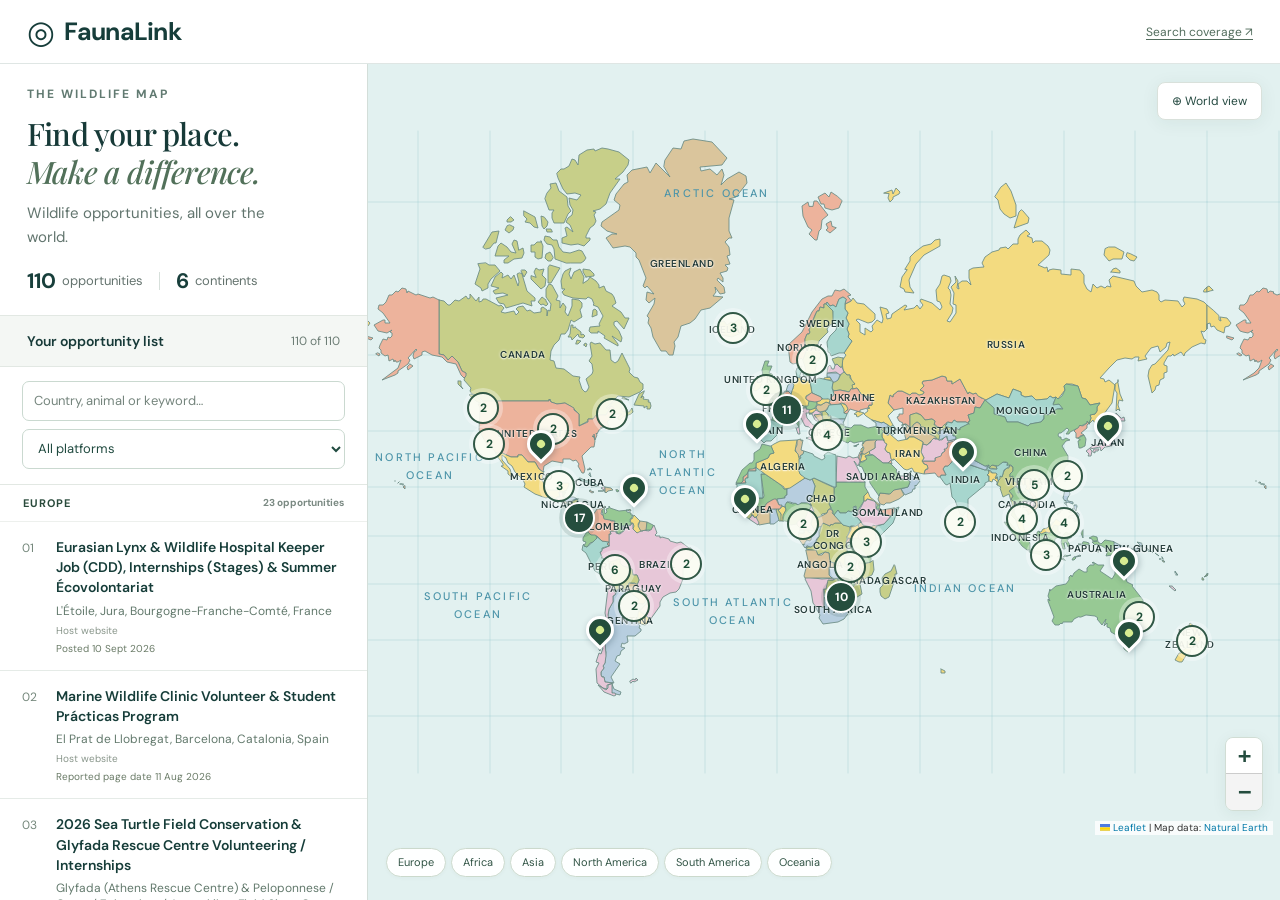
==== commit 01699845: "Add third supplied batch of 21 wildlife opportunities" ====
--- a/index.html
+++ b/index.html
@@ -1,6 +1,6 @@
 <!doctype html>
-<html lang="en"><head><meta charset="utf-8"><meta name="viewport" content="width=device-width, initial-scale=1"><meta name="description" content="Explore wildlife rescue, rehabilitation, conservation, volunteer and internship opportunities around the world."><title>FaunaLink — Wildlife opportunities worldwide</title><link rel="icon" type="image/svg+xml" href="data:image/svg+xml,%3Csvg xmlns='http://www.w3.org/2000/svg' viewBox='0 0 32 32'%3E%3Crect width='32' height='32' rx='8' fill='%230f413e'/%3E%3Cpath d='M16 5a9 9 0 0 0-9 9c0 7 9 14 9 14s9-7 9-14a9 9 0 0 0-9-9' fill='%23d9f27b'/%3E%3Ccircle cx='16' cy='14' r='3' fill='%230f413e'/%3E%3C/svg%3E"><link rel="stylesheet" href="vendor/leaflet.css"><link rel="stylesheet" href="styles.css?v=20261014-wildlife2"></head>
+<html lang="en"><head><meta charset="utf-8"><meta name="viewport" content="width=device-width, initial-scale=1"><meta name="description" content="Explore wildlife rescue, rehabilitation, conservation, volunteer and internship opportunities around the world."><title>FaunaLink — Wildlife opportunities worldwide</title><link rel="icon" type="image/svg+xml" href="data:image/svg+xml,%3Csvg xmlns='http://www.w3.org/2000/svg' viewBox='0 0 32 32'%3E%3Crect width='32' height='32' rx='8' fill='%230f413e'/%3E%3Cpath d='M16 5a9 9 0 0 0-9 9c0 7 9 14 9 14s9-7 9-14a9 9 0 0 0-9-9' fill='%23d9f27b'/%3E%3Ccircle cx='16' cy='14' r='3' fill='%230f413e'/%3E%3C/svg%3E"><link rel="stylesheet" href="vendor/leaflet.css"><link rel="stylesheet" href="styles.css?v=20261014-wildlife3"></head>
 <body><header><a class="brand" href="./" aria-label="FaunaLink home"><span class="brand-symbol" aria-hidden="true">◎</span> FaunaLink</a><a class="coverage-link" href="research-coverage.html">Search coverage ↗</a></header>
-<main><aside aria-label="Wildlife opportunities"><div class="intro"><div class="eyebrow">THE WILDLIFE MAP</div><h1>Find your place.<br><em>Make a difference.</em></h1><p>Wildlife opportunities, all over the world.</p><div class="stats"><strong id="total">89</strong><span>opportunities</span><span class="divider"></span><strong id="continent-count">6</strong><span>continents</span></div></div><div class="list-heading"><h2>Your opportunity list</h2><span id="list-count">89 listed</span></div><div class="list-filters"><label class="sr-only" for="keyword-search">Search opportunities</label><input id="keyword-search" type="search" placeholder="Country, animal or keyword…" autocomplete="off"><label class="sr-only" for="platform-filter">Filter by platform</label><select id="platform-filter"><option value="">All platforms</option></select><div class="filter-status"><span id="active-place" hidden></span><button id="clear-filters" type="button" hidden>Clear filters</button></div></div><div id="list" class="opportunity-list" aria-label="Opportunity results"></div></aside>
-<section class="map-area" aria-label="Interactive world map"><div id="map" aria-label="World map with volunteer opportunity pins"></div><button id="reset" class="reset" type="button" aria-label="Reset map to world view">⊕ <span>World view</span></button><div id="map-error" class="map-error" hidden>The interactive map could not load. You can still select opportunities from the list.</div><nav class="continent-nav" aria-label="Search by continent"></nav><div id="detail" class="detail" role="region" aria-label="Selected opportunity" hidden></div></section></main><script src="data.js?v=20261014-wildlife2"></script><script src="world.js"></script><script src="vendor/leaflet.js"></script><script src="vendor/cluster.js"></script><script src="search-links.js"></script><script src="travel-rules-data.js?v=20261014-wildlife2"></script><script src="travel-rules.js?v=20261014-wildlife2"></script><script src="app.js?v=20261014-wildlife2"></script></body></html>
+<main><aside aria-label="Wildlife opportunities"><div class="intro"><div class="eyebrow">THE WILDLIFE MAP</div><h1>Find your place.<br><em>Make a difference.</em></h1><p>Wildlife opportunities, all over the world.</p><div class="stats"><strong id="total">110</strong><span>opportunities</span><span class="divider"></span><strong id="continent-count">6</strong><span>continents</span></div></div><div class="list-heading"><h2>Your opportunity list</h2><span id="list-count">110 listed</span></div><div class="list-filters"><label class="sr-only" for="keyword-search">Search opportunities</label><input id="keyword-search" type="search" placeholder="Country, animal or keyword…" autocomplete="off"><label class="sr-only" for="platform-filter">Filter by platform</label><select id="platform-filter"><option value="">All platforms</option></select><div class="filter-status"><span id="active-place" hidden></span><button id="clear-filters" type="button" hidden>Clear filters</button></div></div><div id="list" class="opportunity-list" aria-label="Opportunity results"></div></aside>
+<section class="map-area" aria-label="Interactive world map"><div id="map" aria-label="World map with volunteer opportunity pins"></div><button id="reset" class="reset" type="button" aria-label="Reset map to world view">⊕ <span>World view</span></button><div id="map-error" class="map-error" hidden>The interactive map could not load. You can still select opportunities from the list.</div><nav class="continent-nav" aria-label="Search by continent"></nav><div id="detail" class="detail" role="region" aria-label="Selected opportunity" hidden></div></section></main><script src="data.js?v=20261014-wildlife3"></script><script src="world.js"></script><script src="vendor/leaflet.js"></script><script src="vendor/cluster.js"></script><script src="search-links.js"></script><script src="travel-rules-data.js?v=20261014-wildlife3"></script><script src="travel-rules.js?v=20261014-wildlife3"></script><script src="app.js?v=20261014-wildlife3"></script></body></html>
 
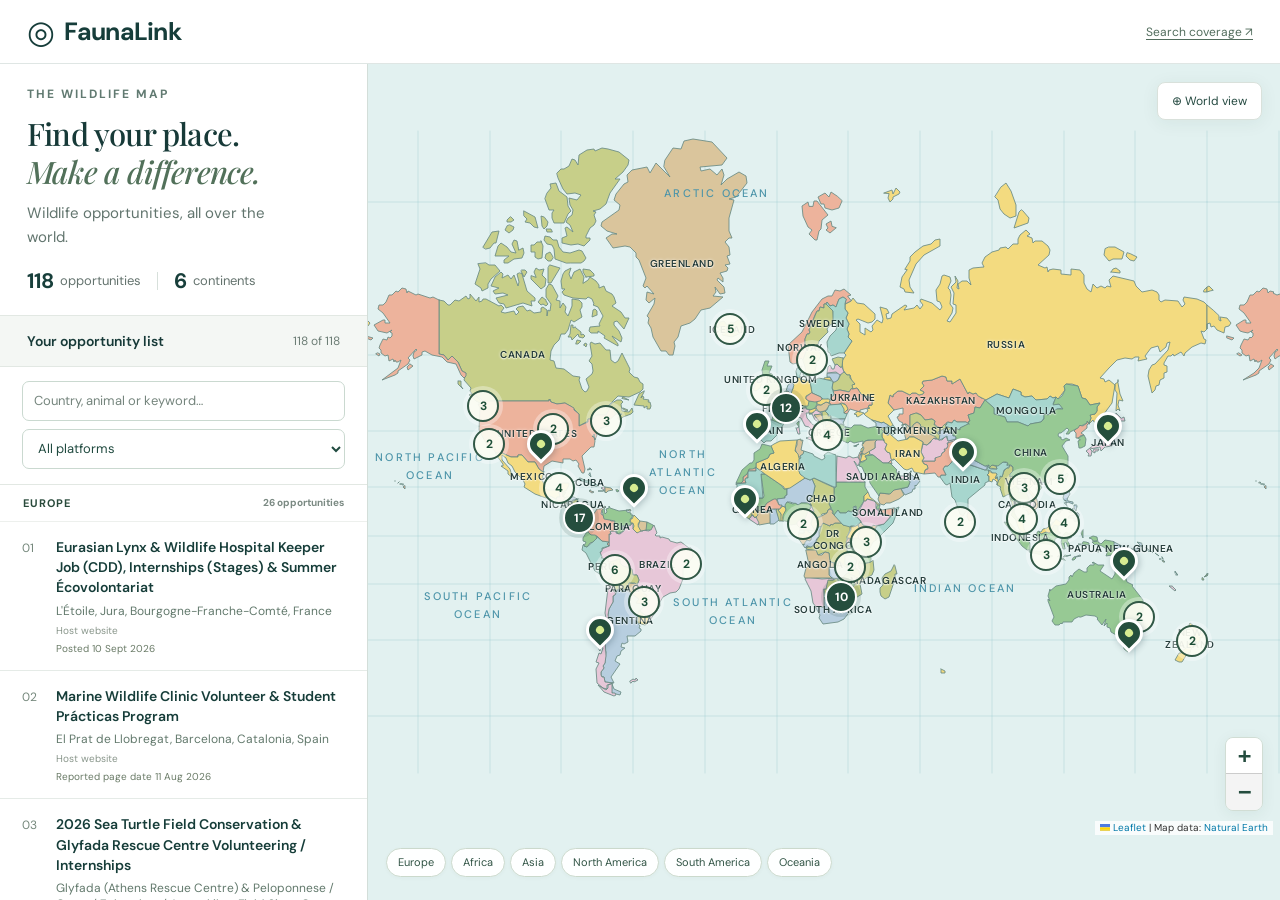
==== commit efa55cd0: "Add eight closed seasonal programmes with clear availability labels" ====
--- a/index.html
+++ b/index.html
@@ -1,6 +1,6 @@
 <!doctype html>
-<html lang="en"><head><meta charset="utf-8"><meta name="viewport" content="width=device-width, initial-scale=1"><meta name="description" content="Explore wildlife rescue, rehabilitation, conservation, volunteer and internship opportunities around the world."><title>FaunaLink — Wildlife opportunities worldwide</title><link rel="icon" type="image/svg+xml" href="data:image/svg+xml,%3Csvg xmlns='http://www.w3.org/2000/svg' viewBox='0 0 32 32'%3E%3Crect width='32' height='32' rx='8' fill='%230f413e'/%3E%3Cpath d='M16 5a9 9 0 0 0-9 9c0 7 9 14 9 14s9-7 9-14a9 9 0 0 0-9-9' fill='%23d9f27b'/%3E%3Ccircle cx='16' cy='14' r='3' fill='%230f413e'/%3E%3C/svg%3E"><link rel="stylesheet" href="vendor/leaflet.css"><link rel="stylesheet" href="styles.css?v=20261014-wildlife3"></head>
+<html lang="en"><head><meta charset="utf-8"><meta name="viewport" content="width=device-width, initial-scale=1"><meta name="description" content="Explore wildlife rescue, rehabilitation, conservation, volunteer and internship opportunities around the world."><title>FaunaLink — Wildlife opportunities worldwide</title><link rel="icon" type="image/svg+xml" href="data:image/svg+xml,%3Csvg xmlns='http://www.w3.org/2000/svg' viewBox='0 0 32 32'%3E%3Crect width='32' height='32' rx='8' fill='%230f413e'/%3E%3Cpath d='M16 5a9 9 0 0 0-9 9c0 7 9 14 9 14s9-7 9-14a9 9 0 0 0-9-9' fill='%23d9f27b'/%3E%3Ccircle cx='16' cy='14' r='3' fill='%230f413e'/%3E%3C/svg%3E"><link rel="stylesheet" href="vendor/leaflet.css"><link rel="stylesheet" href="styles.css?v=20261014-watchlist1"></head>
 <body><header><a class="brand" href="./" aria-label="FaunaLink home"><span class="brand-symbol" aria-hidden="true">◎</span> FaunaLink</a><a class="coverage-link" href="research-coverage.html">Search coverage ↗</a></header>
-<main><aside aria-label="Wildlife opportunities"><div class="intro"><div class="eyebrow">THE WILDLIFE MAP</div><h1>Find your place.<br><em>Make a difference.</em></h1><p>Wildlife opportunities, all over the world.</p><div class="stats"><strong id="total">110</strong><span>opportunities</span><span class="divider"></span><strong id="continent-count">6</strong><span>continents</span></div></div><div class="list-heading"><h2>Your opportunity list</h2><span id="list-count">110 listed</span></div><div class="list-filters"><label class="sr-only" for="keyword-search">Search opportunities</label><input id="keyword-search" type="search" placeholder="Country, animal or keyword…" autocomplete="off"><label class="sr-only" for="platform-filter">Filter by platform</label><select id="platform-filter"><option value="">All platforms</option></select><div class="filter-status"><span id="active-place" hidden></span><button id="clear-filters" type="button" hidden>Clear filters</button></div></div><div id="list" class="opportunity-list" aria-label="Opportunity results"></div></aside>
-<section class="map-area" aria-label="Interactive world map"><div id="map" aria-label="World map with volunteer opportunity pins"></div><button id="reset" class="reset" type="button" aria-label="Reset map to world view">⊕ <span>World view</span></button><div id="map-error" class="map-error" hidden>The interactive map could not load. You can still select opportunities from the list.</div><nav class="continent-nav" aria-label="Search by continent"></nav><div id="detail" class="detail" role="region" aria-label="Selected opportunity" hidden></div></section></main><script src="data.js?v=20261014-wildlife3"></script><script src="world.js"></script><script src="vendor/leaflet.js"></script><script src="vendor/cluster.js"></script><script src="search-links.js"></script><script src="travel-rules-data.js?v=20261014-wildlife3"></script><script src="travel-rules.js?v=20261014-wildlife3"></script><script src="app.js?v=20261014-wildlife3"></script></body></html>
+<main><aside aria-label="Wildlife opportunities"><div class="intro"><div class="eyebrow">THE WILDLIFE MAP</div><h1>Find your place.<br><em>Make a difference.</em></h1><p>Wildlife opportunities, all over the world.</p><div class="stats"><strong id="total">118</strong><span>opportunities</span><span class="divider"></span><strong id="continent-count">6</strong><span>continents</span></div></div><div class="list-heading"><h2>Your opportunity list</h2><span id="list-count">118 listed</span></div><div class="list-filters"><label class="sr-only" for="keyword-search">Search opportunities</label><input id="keyword-search" type="search" placeholder="Country, animal or keyword…" autocomplete="off"><label class="sr-only" for="platform-filter">Filter by platform</label><select id="platform-filter"><option value="">All platforms</option></select><div class="filter-status"><span id="active-place" hidden></span><button id="clear-filters" type="button" hidden>Clear filters</button></div></div><div id="list" class="opportunity-list" aria-label="Opportunity results"></div></aside>
+<section class="map-area" aria-label="Interactive world map"><div id="map" aria-label="World map with volunteer opportunity pins"></div><button id="reset" class="reset" type="button" aria-label="Reset map to world view">⊕ <span>World view</span></button><div id="map-error" class="map-error" hidden>The interactive map could not load. You can still select opportunities from the list.</div><nav class="continent-nav" aria-label="Search by continent"></nav><div id="detail" class="detail" role="region" aria-label="Selected opportunity" hidden></div></section></main><script src="data.js?v=20261014-watchlist1"></script><script src="world.js"></script><script src="vendor/leaflet.js"></script><script src="vendor/cluster.js"></script><script src="search-links.js"></script><script src="travel-rules-data.js?v=20261014-watchlist1"></script><script src="travel-rules.js?v=20261014-watchlist1"></script><script src="app.js?v=20261014-watchlist1"></script></body></html>
 
--- a/styles.css
+++ b/styles.css
@@ -70,3 +70,5 @@
 .travel-info p{margin:7px 0 0;color:#61735e}.travel-info .travel-route{font-weight:600;color:#365640}
 .placement-info{padding:12px 0}.placement-info h4{font-size:12px;line-height:1.5;margin:0;color:#765c2e}
 .travel-sources{border-top:1px solid #e4eae1;padding-top:10px;font-size:11px}.travel-sources summary{cursor:pointer;color:#456442}.travel-sources a{display:block;color:#365c47;margin-top:9px;overflow-wrap:anywhere}.travel-sources p{font-size:11px}
+
+.availability-banner{font-size:12px;line-height:1.5;background:#fff3df;border:1px solid #ead1a6;border-radius:7px;padding:11px 12px;color:#7c591f;margin:0 0 16px}.availability-banner strong{font-size:13px}
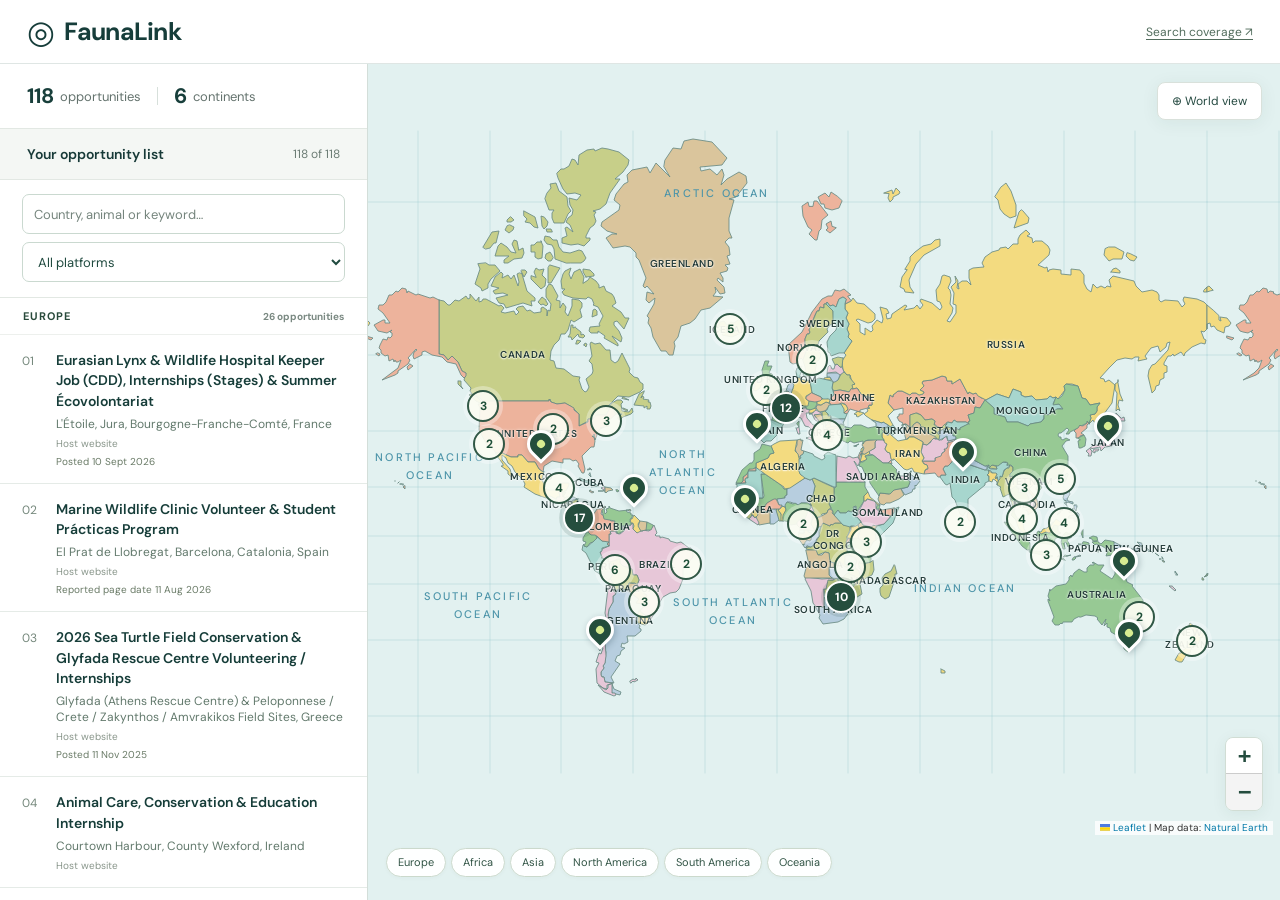
==== commit b14cfaab: "Remove sidebar introductory copy and compact the stats" ====
--- a/index.html
+++ b/index.html
@@ -1,6 +1,6 @@
 <!doctype html>
-<html lang="en"><head><meta charset="utf-8"><meta name="viewport" content="width=device-width, initial-scale=1"><meta name="description" content="Explore wildlife rescue, rehabilitation, conservation, volunteer and internship opportunities around the world."><title>FaunaLink — Wildlife opportunities worldwide</title><link rel="icon" type="image/svg+xml" href="data:image/svg+xml,%3Csvg xmlns='http://www.w3.org/2000/svg' viewBox='0 0 32 32'%3E%3Crect width='32' height='32' rx='8' fill='%230f413e'/%3E%3Cpath d='M16 5a9 9 0 0 0-9 9c0 7 9 14 9 14s9-7 9-14a9 9 0 0 0-9-9' fill='%23d9f27b'/%3E%3Ccircle cx='16' cy='14' r='3' fill='%230f413e'/%3E%3C/svg%3E"><link rel="stylesheet" href="vendor/leaflet.css"><link rel="stylesheet" href="styles.css?v=20261014-watchlist1"></head>
+<html lang="en"><head><meta charset="utf-8"><meta name="viewport" content="width=device-width, initial-scale=1"><meta name="description" content="Explore wildlife rescue, rehabilitation, conservation, volunteer and internship opportunities around the world."><title>FaunaLink — Wildlife opportunities worldwide</title><link rel="icon" type="image/svg+xml" href="data:image/svg+xml,%3Csvg xmlns='http://www.w3.org/2000/svg' viewBox='0 0 32 32'%3E%3Crect width='32' height='32' rx='8' fill='%230f413e'/%3E%3Cpath d='M16 5a9 9 0 0 0-9 9c0 7 9 14 9 14s9-7 9-14a9 9 0 0 0-9-9' fill='%23d9f27b'/%3E%3Ccircle cx='16' cy='14' r='3' fill='%230f413e'/%3E%3C/svg%3E"><link rel="stylesheet" href="vendor/leaflet.css"><link rel="stylesheet" href="styles.css?v=20261014-compact1"></head>
 <body><header><a class="brand" href="./" aria-label="FaunaLink home"><span class="brand-symbol" aria-hidden="true">◎</span> FaunaLink</a><a class="coverage-link" href="research-coverage.html">Search coverage ↗</a></header>
-<main><aside aria-label="Wildlife opportunities"><div class="intro"><div class="eyebrow">THE WILDLIFE MAP</div><h1>Find your place.<br><em>Make a difference.</em></h1><p>Wildlife opportunities, all over the world.</p><div class="stats"><strong id="total">118</strong><span>opportunities</span><span class="divider"></span><strong id="continent-count">6</strong><span>continents</span></div></div><div class="list-heading"><h2>Your opportunity list</h2><span id="list-count">118 listed</span></div><div class="list-filters"><label class="sr-only" for="keyword-search">Search opportunities</label><input id="keyword-search" type="search" placeholder="Country, animal or keyword…" autocomplete="off"><label class="sr-only" for="platform-filter">Filter by platform</label><select id="platform-filter"><option value="">All platforms</option></select><div class="filter-status"><span id="active-place" hidden></span><button id="clear-filters" type="button" hidden>Clear filters</button></div></div><div id="list" class="opportunity-list" aria-label="Opportunity results"></div></aside>
+<main><aside aria-label="Wildlife opportunities"><div class="intro"><div class="stats"><strong id="total">118</strong><span>opportunities</span><span class="divider"></span><strong id="continent-count">6</strong><span>continents</span></div></div><div class="list-heading"><h2>Your opportunity list</h2><span id="list-count">118 listed</span></div><div class="list-filters"><label class="sr-only" for="keyword-search">Search opportunities</label><input id="keyword-search" type="search" placeholder="Country, animal or keyword…" autocomplete="off"><label class="sr-only" for="platform-filter">Filter by platform</label><select id="platform-filter"><option value="">All platforms</option></select><div class="filter-status"><span id="active-place" hidden></span><button id="clear-filters" type="button" hidden>Clear filters</button></div></div><div id="list" class="opportunity-list" aria-label="Opportunity results"></div></aside>
 <section class="map-area" aria-label="Interactive world map"><div id="map" aria-label="World map with volunteer opportunity pins"></div><button id="reset" class="reset" type="button" aria-label="Reset map to world view">⊕ <span>World view</span></button><div id="map-error" class="map-error" hidden>The interactive map could not load. You can still select opportunities from the list.</div><nav class="continent-nav" aria-label="Search by continent"></nav><div id="detail" class="detail" role="region" aria-label="Selected opportunity" hidden></div></section></main><script src="data.js?v=20261014-watchlist1"></script><script src="world.js"></script><script src="vendor/leaflet.js"></script><script src="vendor/cluster.js"></script><script src="search-links.js"></script><script src="travel-rules-data.js?v=20261014-watchlist1"></script><script src="travel-rules.js?v=20261014-watchlist1"></script><script src="app.js?v=20261014-watchlist1"></script></body></html>
 
--- a/styles.css
+++ b/styles.css
@@ -72,3 +72,6 @@
 .travel-sources{border-top:1px solid #e4eae1;padding-top:10px;font-size:11px}.travel-sources summary{cursor:pointer;color:#456442}.travel-sources a{display:block;color:#365c47;margin-top:9px;overflow-wrap:anywhere}.travel-sources p{font-size:11px}
 
 .availability-banner{font-size:12px;line-height:1.5;background:#fff3df;border:1px solid #ead1a6;border-radius:7px;padding:11px 12px;color:#7c591f;margin:0 0 16px}.availability-banner strong{font-size:13px}
+
+/* Compact sidebar after removing the introductory copy. */
+.intro{padding:18px 27px}.intro .stats{margin-top:0}
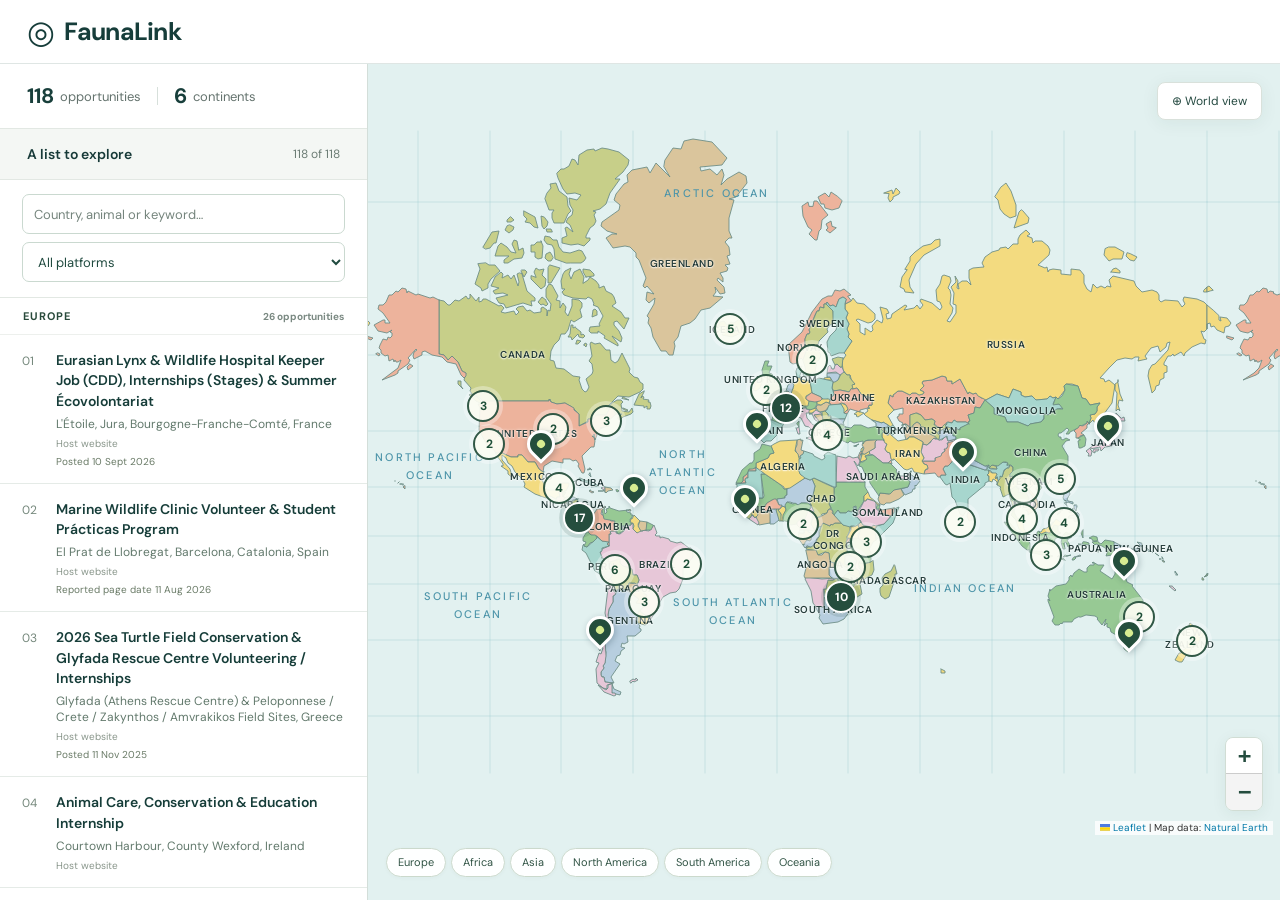
==== commit 4d6844c2: "Rename list heading and remove coverage link from header" ====
--- a/index.html
+++ b/index.html
@@ -1,6 +1,6 @@
 <!doctype html>
 <html lang="en"><head><meta charset="utf-8"><meta name="viewport" content="width=device-width, initial-scale=1"><meta name="description" content="Explore wildlife rescue, rehabilitation, conservation, volunteer and internship opportunities around the world."><title>FaunaLink — Wildlife opportunities worldwide</title><link rel="icon" type="image/svg+xml" href="data:image/svg+xml,%3Csvg xmlns='http://www.w3.org/2000/svg' viewBox='0 0 32 32'%3E%3Crect width='32' height='32' rx='8' fill='%230f413e'/%3E%3Cpath d='M16 5a9 9 0 0 0-9 9c0 7 9 14 9 14s9-7 9-14a9 9 0 0 0-9-9' fill='%23d9f27b'/%3E%3Ccircle cx='16' cy='14' r='3' fill='%230f413e'/%3E%3C/svg%3E"><link rel="stylesheet" href="vendor/leaflet.css"><link rel="stylesheet" href="styles.css?v=20261014-compact1"></head>
-<body><header><a class="brand" href="./" aria-label="FaunaLink home"><span class="brand-symbol" aria-hidden="true">◎</span> FaunaLink</a><a class="coverage-link" href="research-coverage.html">Search coverage ↗</a></header>
-<main><aside aria-label="Wildlife opportunities"><div class="intro"><div class="stats"><strong id="total">118</strong><span>opportunities</span><span class="divider"></span><strong id="continent-count">6</strong><span>continents</span></div></div><div class="list-heading"><h2>Your opportunity list</h2><span id="list-count">118 listed</span></div><div class="list-filters"><label class="sr-only" for="keyword-search">Search opportunities</label><input id="keyword-search" type="search" placeholder="Country, animal or keyword…" autocomplete="off"><label class="sr-only" for="platform-filter">Filter by platform</label><select id="platform-filter"><option value="">All platforms</option></select><div class="filter-status"><span id="active-place" hidden></span><button id="clear-filters" type="button" hidden>Clear filters</button></div></div><div id="list" class="opportunity-list" aria-label="Opportunity results"></div></aside>
+<body><header><a class="brand" href="./" aria-label="FaunaLink home"><span class="brand-symbol" aria-hidden="true">◎</span> FaunaLink</a></header>
+<main><aside aria-label="Wildlife opportunities"><div class="intro"><div class="stats"><strong id="total">118</strong><span>opportunities</span><span class="divider"></span><strong id="continent-count">6</strong><span>continents</span></div></div><div class="list-heading"><h2>A list to explore</h2><span id="list-count">118 listed</span></div><div class="list-filters"><label class="sr-only" for="keyword-search">Search opportunities</label><input id="keyword-search" type="search" placeholder="Country, animal or keyword…" autocomplete="off"><label class="sr-only" for="platform-filter">Filter by platform</label><select id="platform-filter"><option value="">All platforms</option></select><div class="filter-status"><span id="active-place" hidden></span><button id="clear-filters" type="button" hidden>Clear filters</button></div></div><div id="list" class="opportunity-list" aria-label="Opportunity results"></div></aside>
 <section class="map-area" aria-label="Interactive world map"><div id="map" aria-label="World map with volunteer opportunity pins"></div><button id="reset" class="reset" type="button" aria-label="Reset map to world view">⊕ <span>World view</span></button><div id="map-error" class="map-error" hidden>The interactive map could not load. You can still select opportunities from the list.</div><nav class="continent-nav" aria-label="Search by continent"></nav><div id="detail" class="detail" role="region" aria-label="Selected opportunity" hidden></div></section></main><script src="data.js?v=20261014-watchlist1"></script><script src="world.js"></script><script src="vendor/leaflet.js"></script><script src="vendor/cluster.js"></script><script src="search-links.js"></script><script src="travel-rules-data.js?v=20261014-watchlist1"></script><script src="travel-rules.js?v=20261014-watchlist1"></script><script src="app.js?v=20261014-watchlist1"></script></body></html>
 
